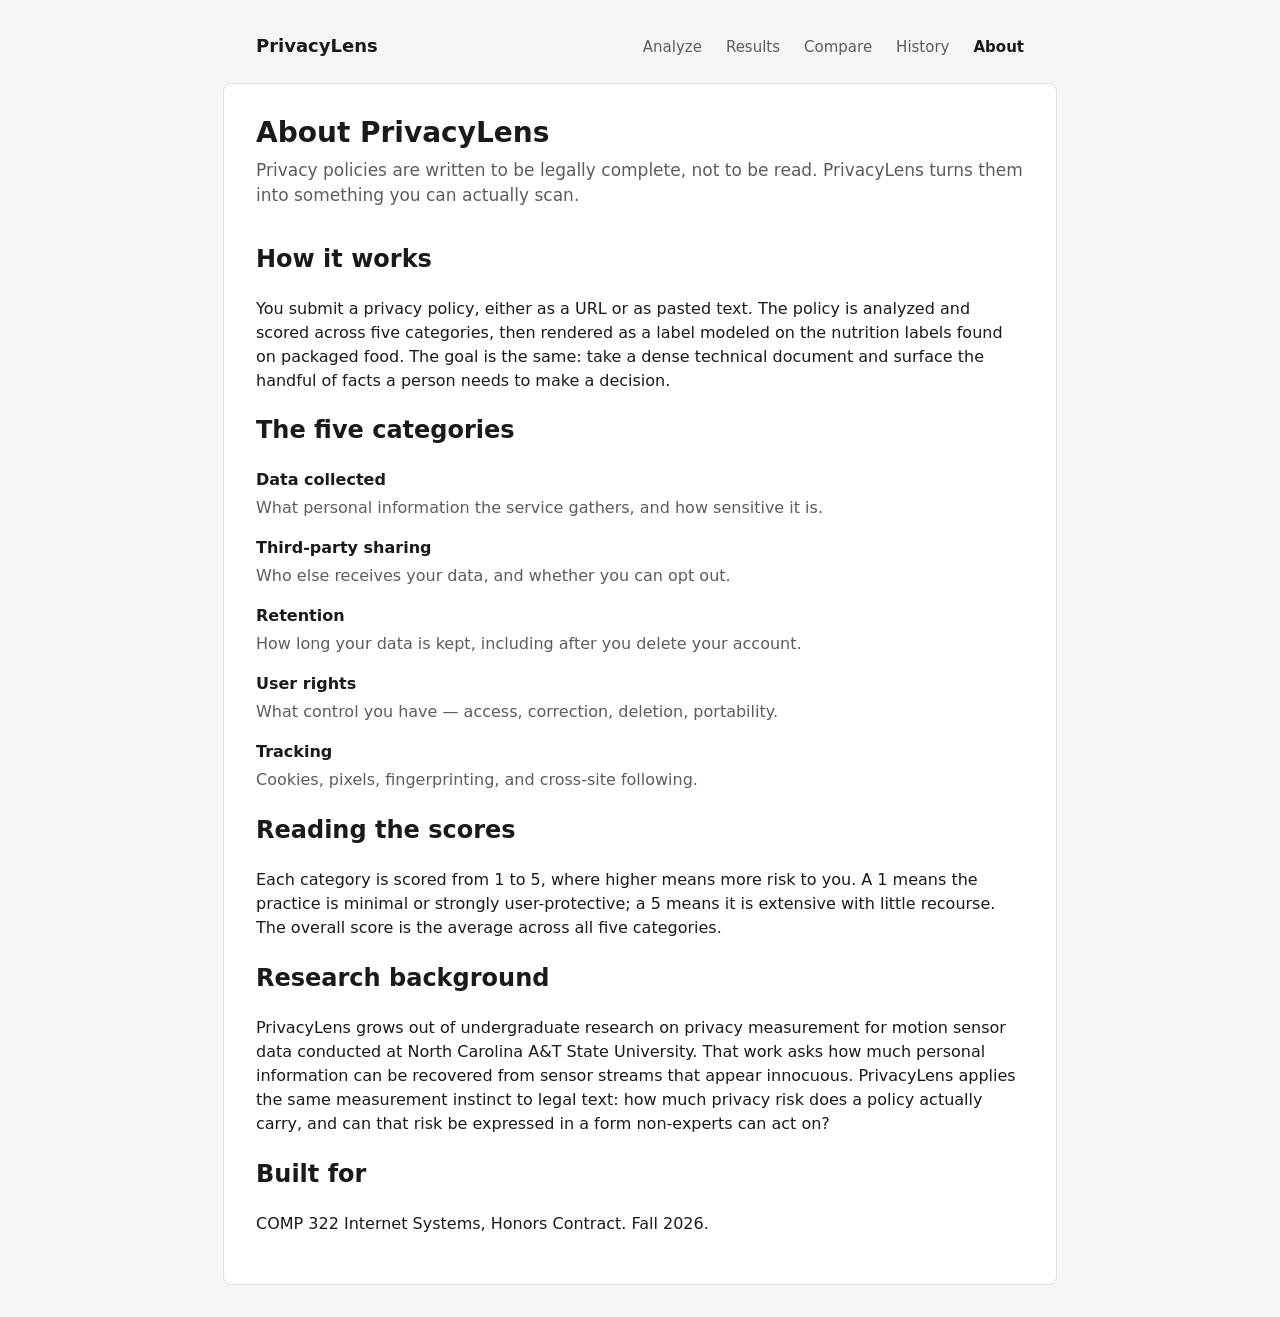
==== about.html @ 97c9a38e "feat: add empty state for history and responsive breakpoints" ====
<!DOCTYPE html>
<html lang="en">
<head>
  <meta charset="UTF-8">
  <meta name="viewport" content="width=device-width, initial-scale=1">
  <title>PrivacyLens — About</title>
  <link rel="stylesheet" href="css/styles.css">
</head>
<body>

  <nav class="site-nav">
    <a href="index.html" class="brand">PrivacyLens</a>
    <a href="index.html">Analyze</a>
    <a href="results.html">Results</a>
    <a href="compare.html">Compare</a>
    <a href="history.html">History</a>
    <a href="about.html" aria-current="page">About</a>
  </nav>

  <div class="card">

    <h1>About PrivacyLens</h1>
    <p class="lede">
      Privacy policies are written to be legally complete, not to be read.
      PrivacyLens turns them into something you can actually scan.
    </p>

    <h2>How it works</h2>
    <p>
      You submit a privacy policy, either as a URL or as pasted text. The
      policy is analyzed and scored across five categories, then rendered
      as a label modeled on the nutrition labels found on packaged food.
      The goal is the same: take a dense technical document and surface the
      handful of facts a person needs to make a decision.
    </p>

    <h2>The five categories</h2>
    <dl class="category-defs">
      <dt>Data collected</dt>
      <dd>What personal information the service gathers, and how sensitive it is.</dd>

      <dt>Third-party sharing</dt>
      <dd>Who else receives your data, and whether you can opt out.</dd>

      <dt>Retention</dt>
      <dd>How long your data is kept, including after you delete your account.</dd>

      <dt>User rights</dt>
      <dd>What control you have — access, correction, deletion, portability.</dd>

      <dt>Tracking</dt>
      <dd>Cookies, pixels, fingerprinting, and cross-site following.</dd>
    </dl>

    <h2>Reading the scores</h2>
    <p>
      Each category is scored from 1 to 5, where higher means more risk to
      you. A 1 means the practice is minimal or strongly user-protective; a
      5 means it is extensive with little recourse. The overall score is the
      average across all five categories.
    </p>

    <h2>Research background</h2>
    <p>
      PrivacyLens grows out of undergraduate research on privacy measurement
      for motion sensor data conducted at North Carolina A&amp;T State
      University. That work asks how much personal information can be
      recovered from sensor streams that appear innocuous. PrivacyLens applies
      the same measurement instinct to legal text: how much privacy risk does
      a policy actually carry, and can that risk be expressed in a form
      non-experts can act on?
    </p>

    <h2>Built for</h2>
    <p>
      COMP 322 Internet Systems, Honors Contract. Fall 2026.
    </p>

  </div>

</body>
</html>
---- css/styles.css ----
:root {
  /* Risk scale — backgrounds and matching text colors */
  --risk-1-bg: #e7f4ea;
  --risk-1-fg: #1a5c2e;
  --risk-2-bg: #eaf2e3;
  --risk-2-fg: #3d5c1a;
  --risk-3-bg: #fdf3dc;
  --risk-3-fg: #6b4a07;
  --risk-4-bg: #fde9db;
  --risk-4-fg: #7a3a0d;
  --risk-5-bg: #fbe2e2;
  --risk-5-fg: #7d1d1d;

  /* Neutrals */
  --text: #1a1a1a;
  --text-muted: #5c5c5c;
  --surface: #ffffff;
  --border: #e0e0e0;
}

.badge {
  display: inline-block;
  padding: 0.25rem 0.6rem;
  border-radius: 999px;
  font-size: 0.875rem;
  font-weight: 600;
  white-space: nowrap;
}

tr[data-score="1"] .badge { background: var(--risk-1-bg); color: var(--risk-1-fg); }
tr[data-score="2"] .badge { background: var(--risk-2-bg); color: var(--risk-2-fg); }
tr[data-score="3"] .badge { background: var(--risk-3-bg); color: var(--risk-3-fg); }
tr[data-score="4"] .badge { background: var(--risk-4-bg); color: var(--risk-4-fg); }
tr[data-score="5"] .badge { background: var(--risk-5-bg); color: var(--risk-5-fg); }

/* ---- Page and card ---- */

body {
  margin: 0;
  padding: 2rem 1rem;
  background: #f5f5f4;
  color: var(--text);
  font-family: system-ui, -apple-system, "Segoe UI", sans-serif;
  line-height: 1.5;
}

.card {
  max-width: 48rem;
  margin: 0 auto;
  background: var(--surface);
  border: 1px solid var(--border);
  border-radius: 8px;
  padding: 2rem;
}

/* ---- Table ---- */

table {
  width: 100%;
  border-collapse: collapse;
  margin: 1.5rem 0;
}

caption {
  text-align: left;
  font-weight: 600;
  padding-bottom: 0.75rem;
}

th, td {
  text-align: left;
  padding: 0.75rem 0.5rem;
  border-bottom: 1px solid var(--border);
  vertical-align: top;
}

thead th {
  font-size: 0.75rem;
  text-transform: uppercase;
  letter-spacing: 0.05em;
  color: var(--text-muted);
  border-bottom-width: 2px;
}

/* ---- Card header ---- */

.card-header {
  display: flex;
  justify-content: space-between;
  align-items: flex-start;
  gap: 1.5rem;
  padding-bottom: 1.5rem;
  border-bottom: 2px solid var(--text);
}

h1 {
  margin: 0;
  font-size: 1.75rem;
  line-height: 1.2;
}

.meta {
  margin: 0.25rem 0 0;
  font-size: 0.875rem;
  color: var(--text-muted);
}

.score {
  display: flex;
  flex-direction: column;
  align-items: flex-end;
  flex-shrink: 0;
}

.score-value {
  font-size: 2.5rem;
  font-weight: 700;
  line-height: 1;
}

.score-label {
  font-size: 0.75rem;
  text-transform: uppercase;
  letter-spacing: 0.05em;
  color: var(--text-muted);
}

/* ---- Site nav ---- */

.site-nav {
  max-width: 48rem;
  margin: 0 auto 1.5rem;
  display: flex;
  gap: 1.5rem;
  align-items: baseline;
}

.site-nav .brand {
  font-weight: 700;
  font-size: 1.125rem;
  text-decoration: none;
  color: var(--text);
  margin-right: auto;
}

.site-nav a {
  color: var(--text-muted);
  text-decoration: none;
  font-size: 0.9375rem;
}

.site-nav a:hover {
  color: var(--text);
  text-decoration: underline;
}

.site-nav a[aria-current="page"] {
  color: var(--text);
  font-weight: 600;
}

/* ---- Forms ---- */

.lede {
  font-size: 1.0625rem;
  color: var(--text-muted);
  margin: 0.5rem 0 2rem;
}

.field {
  margin-bottom: 1.25rem;
}

.field label {
  display: block;
  font-weight: 600;
  font-size: 0.9375rem;
  margin-bottom: 0.375rem;
}

input[type="url"],
textarea {
  width: 100%;
  padding: 0.625rem 0.75rem;
  border: 1px solid var(--border);
  border-radius: 6px;
  font-family: inherit;
  font-size: 1rem;
  box-sizing: border-box;
}

input[type="url"]:focus,
textarea:focus {
  outline: 2px solid var(--text);
  outline-offset: 1px;
  border-color: var(--text);
}

textarea {
  resize: vertical;
}

.hint {
  font-size: 0.8125rem;
  color: var(--text-muted);
  margin: 0.375rem 0 0;
}

.divider {
  text-align: center;
  color: var(--text-muted);
  font-size: 0.875rem;
  margin: 1.5rem 0;
}

.btn {
  background: var(--text);
  color: #fff;
  border: none;
  border-radius: 6px;
  padding: 0.75rem 1.5rem;
  font-size: 1rem;
  font-weight: 600;
  font-family: inherit;
  cursor: pointer;
}

.btn:hover {
  background: #000;
}

/* ---- Definition list (About) ---- */

.category-defs dt {
  font-weight: 600;
  margin-top: 1rem;
}

.category-defs dd {
  margin: 0.25rem 0 0;
  color: var(--text-muted);
}

/* ---- History list ---- */

.history-list {
  list-style: none;
  padding: 0;
  margin: 1.5rem 0 0;
}

.history-item {
  display: flex;
  justify-content: space-between;
  align-items: center;
  gap: 1rem;
  padding: 1rem 0;
  border-bottom: 1px solid var(--border);
}

.history-main {
  display: flex;
  flex-direction: column;
}

.history-site {
  font-weight: 600;
  color: var(--text);
  text-decoration: none;
}

.history-site:hover {
  text-decoration: underline;
}

.history-date {
  font-size: 0.8125rem;
  color: var(--text-muted);
}

/* Widen badge rules to cover any element carrying data-score */
[data-score="1"] .badge { background: var(--risk-1-bg); color: var(--risk-1-fg); }
[data-score="2"] .badge { background: var(--risk-2-bg); color: var(--risk-2-fg); }
[data-score="3"] .badge { background: var(--risk-3-bg); color: var(--risk-3-fg); }
[data-score="4"] .badge { background: var(--risk-4-bg); color: var(--risk-4-fg); }
[data-score="5"] .badge { background: var(--risk-5-bg); color: var(--risk-5-fg); }

/* ---- Compare ---- */

.card-wide {
  max-width: 56rem;
}

.compare-table th[scope="col"] {
  font-size: 0.8125rem;
}

.compare-table td {
  text-align: center;
}

.compare-total th,
.compare-total td {
  border-top: 2px solid var(--text);
  border-bottom: none;
  padding-top: 1rem;
  font-weight: 700;
}

/* ---- Empty states ---- */

.empty-state {
  text-align: center;
  padding: 3rem 1rem;
}

.empty-title {
  font-weight: 600;
  font-size: 1.125rem;
  margin: 0 0 0.5rem;
}

.empty-body {
  color: var(--text-muted);
  margin: 0 auto 1.5rem;
  max-width: 24rem;
}

.empty-state .btn {
  display: inline-block;
  text-decoration: none;
}

/* ---- Responsive ---- */

@media (max-width: 40rem) {

  body {
    padding: 1rem 0.75rem;
  }

  .card {
    padding: 1.25rem;
  }

  .site-nav {
    flex-wrap: wrap;
    gap: 0.75rem 1rem;
  }

  .site-nav .brand {
    flex-basis: 100%;
    margin-right: 0;
    margin-bottom: 0.25rem;
  }

  .card-header {
    flex-direction: column;
    gap: 0.75rem;
  }

  .score {
    align-items: flex-start;
  }

  th, td {
    padding: 0.625rem 0.375rem;
  }

  table {
    font-size: 0.9375rem;
  }

  .compare-table {
    font-size: 0.875rem;
  }

  h1 {
    font-size: 1.375rem;
  }

}
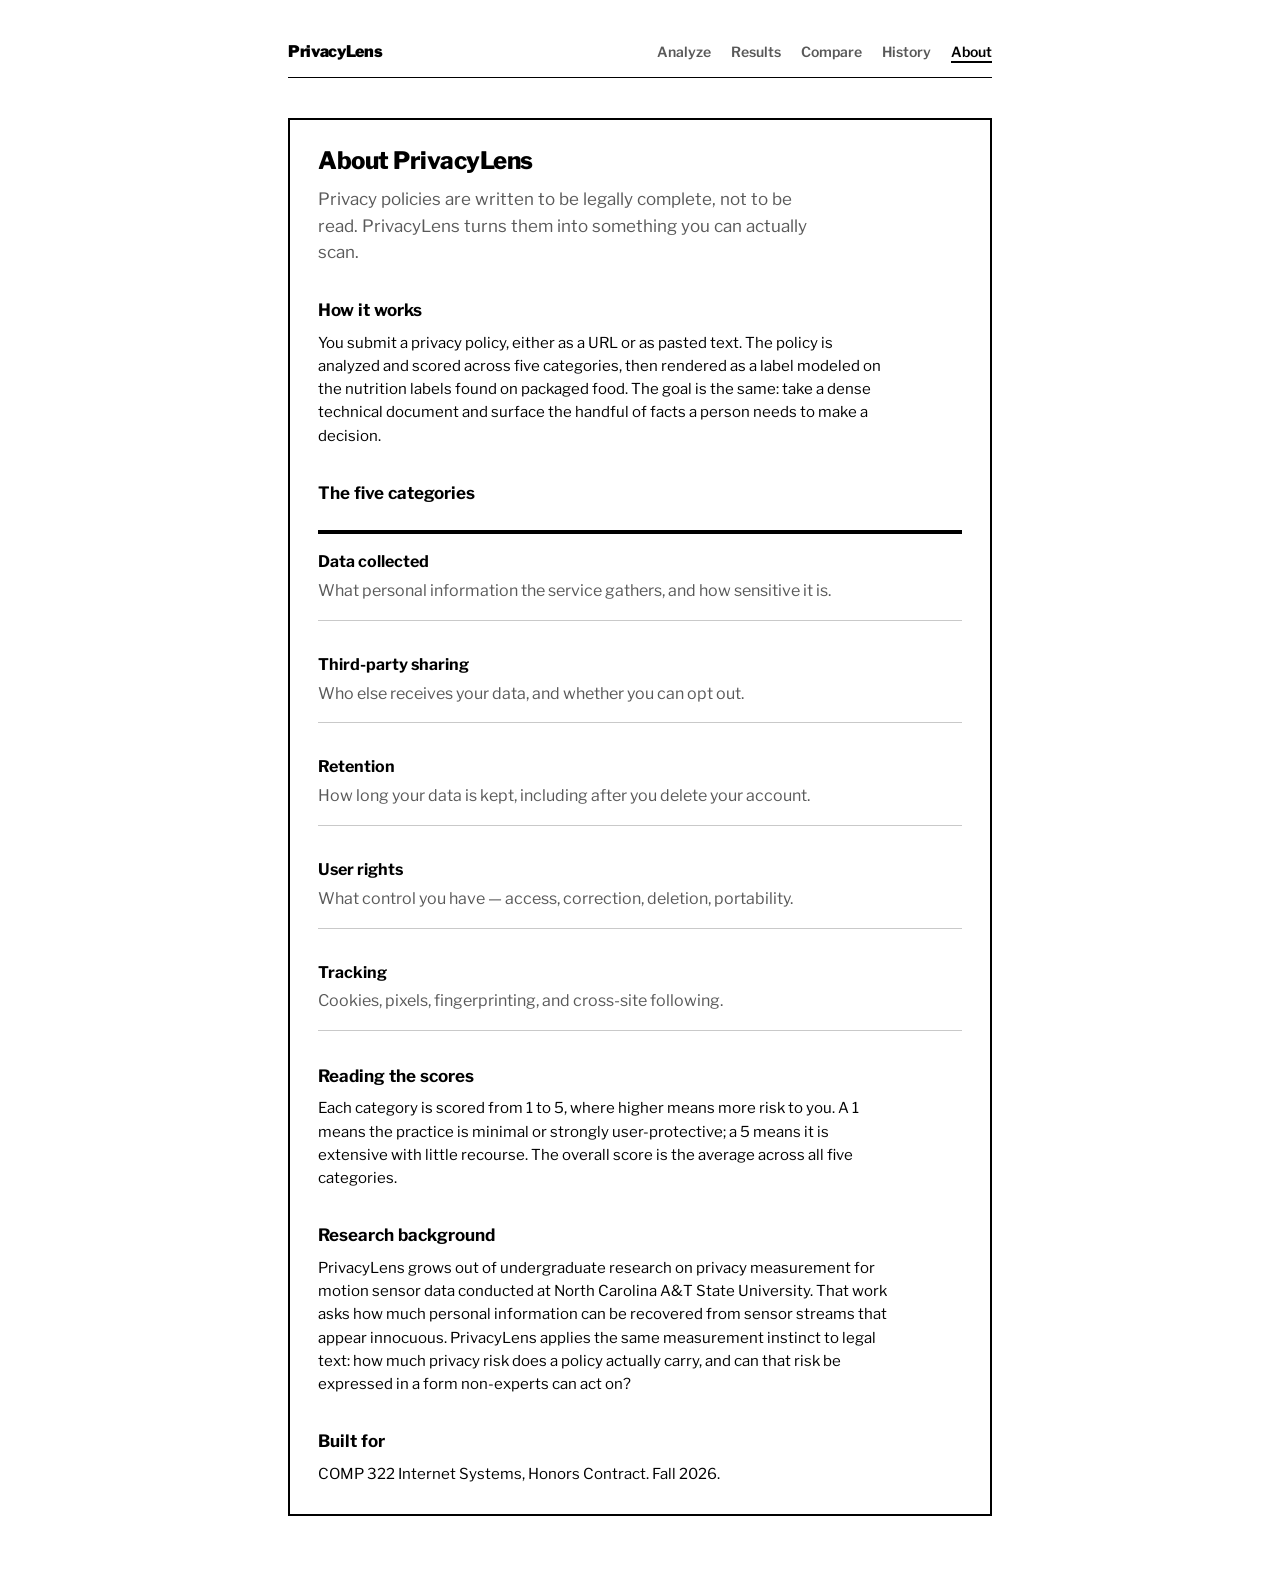
==== commit 95c3a0b6: "style: rebuild visual identity around nutrition label language" ====
--- a/about.html
+++ b/about.html
@@ -25,7 +25,7 @@
       PrivacyLens turns them into something you can actually scan.
     </p>
 
-    <h2>How it works</h2>
+    <h2 class="plain">How it works</h2>
     <p>
       You submit a privacy policy, either as a URL or as pasted text. The
       policy is analyzed and scored across five categories, then rendered
@@ -34,7 +34,7 @@
       handful of facts a person needs to make a decision.
     </p>
 
-    <h2>The five categories</h2>
+    <h2 class="plain">The five categories</h2>
     <dl class="category-defs">
       <dt>Data collected</dt>
       <dd>What personal information the service gathers, and how sensitive it is.</dd>
@@ -52,7 +52,7 @@
       <dd>Cookies, pixels, fingerprinting, and cross-site following.</dd>
     </dl>
 
-    <h2>Reading the scores</h2>
+    <h2 class="plain">Reading the scores</h2>
     <p>
       Each category is scored from 1 to 5, where higher means more risk to
       you. A 1 means the practice is minimal or strongly user-protective; a
@@ -60,7 +60,7 @@
       average across all five categories.
     </p>
 
-    <h2>Research background</h2>
+    <h2 class="plain">Research background</h2>
     <p>
       PrivacyLens grows out of undergraduate research on privacy measurement
       for motion sensor data conducted at North Carolina A&amp;T State
@@ -71,7 +71,7 @@
       non-experts can act on?
     </p>
 
-    <h2>Built for</h2>
+    <h2 class="plain">Built for</h2>
     <p>
       COMP 322 Internet Systems, Honors Contract. Fall 2026.
     </p>
--- a/css/styles.css
+++ b/css/styles.css
@@ -1,261 +1,314 @@
+@import url('https://fonts.googleapis.com/css2?family=Libre+Franklin:wght@400;600;700;900&display=swap');
+
+/* ============================================================
+   PrivacyLens
+   Visual language borrowed from the FDA nutrition label:
+   rule weight carries hierarchy, type is one family at four
+   weights, and color appears only where risk is reported.
+   ============================================================ */
+
 :root {
-  /* Risk scale — backgrounds and matching text colors */
-  --risk-1-bg: #e7f4ea;
-  --risk-1-fg: #1a5c2e;
-  --risk-2-bg: #eaf2e3;
-  --risk-2-fg: #3d5c1a;
-  --risk-3-bg: #fdf3dc;
-  --risk-3-fg: #6b4a07;
-  --risk-4-bg: #fde9db;
-  --risk-4-fg: #7a3a0d;
-  --risk-5-bg: #fbe2e2;
-  --risk-5-fg: #7d1d1d;
-
-  /* Neutrals */
-  --text: #1a1a1a;
-  --text-muted: #5c5c5c;
-  --surface: #ffffff;
-  --border: #e0e0e0;
-}
-
-.badge {
-  display: inline-block;
-  padding: 0.25rem 0.6rem;
-  border-radius: 999px;
+  --ink: #000000;
+  --paper: #ffffff;
+  --rule: #c9c9c9;
+  --quiet: #595959;
+
+  --risk-1: #1b5e20;
+  --risk-2: #4a6f17;
+  --risk-3: #8a6400;
+  --risk-4: #a33f05;
+  --risk-5: #7d1416;
+
+  --rule-hair: 1px;
+  --rule-mid: 4px;
+  --rule-heavy: 8px;
+}
+
+* { box-sizing: border-box; }
+
+body {
+  margin: 0;
+  padding: 2.5rem 1.25rem 4rem;
+  background: var(--paper);
+  color: var(--ink);
+  font-family: "Libre Franklin", "Helvetica Neue", Arial, sans-serif;
+  font-size: 1rem;
+  line-height: 1.55;
+  -webkit-font-smoothing: antialiased;
+}
+
+/* ---- Navigation ---- */
+
+.site-nav {
+  max-width: 44rem;
+  margin: 0 auto 2.5rem;
+  display: flex;
+  align-items: baseline;
+  gap: 1.25rem;
+  padding-bottom: 0.75rem;
+  border-bottom: var(--rule-hair) solid var(--ink);
+}
+
+.site-nav .brand {
+  font-weight: 900;
+  font-size: 1rem;
+  letter-spacing: -0.02em;
+  margin-right: auto;
+  color: var(--ink);
+  text-decoration: none;
+}
+
+.site-nav a {
   font-size: 0.875rem;
   font-weight: 600;
-  white-space: nowrap;
-}
-
-tr[data-score="1"] .badge { background: var(--risk-1-bg); color: var(--risk-1-fg); }
-tr[data-score="2"] .badge { background: var(--risk-2-bg); color: var(--risk-2-fg); }
-tr[data-score="3"] .badge { background: var(--risk-3-bg); color: var(--risk-3-fg); }
-tr[data-score="4"] .badge { background: var(--risk-4-bg); color: var(--risk-4-fg); }
-tr[data-score="5"] .badge { background: var(--risk-5-bg); color: var(--risk-5-fg); }
-
-/* ---- Page and card ---- */
-
-body {
+  color: var(--quiet);
+  text-decoration: none;
+}
+
+.site-nav a:hover { color: var(--ink); }
+
+.site-nav a[aria-current="page"] {
+  color: var(--ink);
+  box-shadow: inset 0 -2px 0 var(--ink);
+}
+
+/* ---- The label ---- */
+
+.card {
+  max-width: 44rem;
+  margin: 0 auto;
+  background: var(--paper);
+  border: 2px solid var(--ink);
+  padding: 1.75rem;
+}
+
+.card-wide { max-width: 52rem; }
+
+/* ---- Label header ---- */
+
+.card-header {
+  display: flex;
+  justify-content: space-between;
+  align-items: flex-end;
+  gap: 2rem;
+  padding-bottom: 1rem;
+  border-bottom: var(--rule-heavy) solid var(--ink);
+}
+
+h1 {
   margin: 0;
-  padding: 2rem 1rem;
-  background: #f5f5f4;
-  color: var(--text);
-  font-family: system-ui, -apple-system, "Segoe UI", sans-serif;
-  line-height: 1.5;
-}
-
-.card {
-  max-width: 48rem;
-  margin: 0 auto;
-  background: var(--surface);
-  border: 1px solid var(--border);
-  border-radius: 8px;
-  padding: 2rem;
-}
-
-/* ---- Table ---- */
+  font-size: 1.5rem;
+  font-weight: 800;
+  letter-spacing: -0.02em;
+  line-height: 1.1;
+}
+
+.meta {
+  margin: 0.375rem 0 0;
+  font-size: 0.8125rem;
+  color: var(--quiet);
+}
+
+.score {
+  display: flex;
+  flex-direction: column;
+  align-items: flex-end;
+  flex-shrink: 0;
+}
+
+.score-value {
+  font-size: 4.25rem;
+  font-weight: 900;
+  line-height: 0.82;
+  letter-spacing: -0.045em;
+}
+
+.score-label {
+  font-size: 0.75rem;
+  font-weight: 600;
+  color: var(--quiet);
+  margin-top: 0.375rem;
+}
+
+/* ---- Category table ---- */
 
 table {
   width: 100%;
   border-collapse: collapse;
-  margin: 1.5rem 0;
+  margin: 0;
 }
 
 caption {
   text-align: left;
+  font-size: 0.8125rem;
   font-weight: 600;
-  padding-bottom: 0.75rem;
-}
-
-th, td {
-  text-align: left;
-  padding: 0.75rem 0.5rem;
-  border-bottom: 1px solid var(--border);
-  vertical-align: top;
+  color: var(--quiet);
+  padding: 0.875rem 0;
 }
 
 thead th {
   font-size: 0.75rem;
-  text-transform: uppercase;
-  letter-spacing: 0.05em;
-  color: var(--text-muted);
-  border-bottom-width: 2px;
-}
-
-/* ---- Card header ---- */
-
-.card-header {
-  display: flex;
-  justify-content: space-between;
-  align-items: flex-start;
-  gap: 1.5rem;
-  padding-bottom: 1.5rem;
-  border-bottom: 2px solid var(--text);
-}
-
-h1 {
-  margin: 0;
-  font-size: 1.75rem;
-  line-height: 1.2;
-}
-
-.meta {
-  margin: 0.25rem 0 0;
-  font-size: 0.875rem;
-  color: var(--text-muted);
-}
-
-.score {
-  display: flex;
-  flex-direction: column;
-  align-items: flex-end;
-  flex-shrink: 0;
-}
-
-.score-value {
-  font-size: 2.5rem;
-  font-weight: 700;
-  line-height: 1;
-}
-
-.score-label {
-  font-size: 0.75rem;
-  text-transform: uppercase;
-  letter-spacing: 0.05em;
-  color: var(--text-muted);
-}
-
-/* ---- Site nav ---- */
-
-.site-nav {
-  max-width: 48rem;
-  margin: 0 auto 1.5rem;
-  display: flex;
-  gap: 1.5rem;
-  align-items: baseline;
-}
-
-.site-nav .brand {
-  font-weight: 700;
-  font-size: 1.125rem;
-  text-decoration: none;
-  color: var(--text);
-  margin-right: auto;
-}
-
-.site-nav a {
-  color: var(--text-muted);
-  text-decoration: none;
+  font-weight: 600;
+  color: var(--quiet);
+  text-align: left;
+  padding: 0 0 0.5rem;
+  border-bottom: var(--rule-mid) solid var(--ink);
+}
+
+tbody th,
+tbody td {
+  text-align: left;
+  padding: 0.875rem 0.75rem 0.875rem 0;
+  border-bottom: var(--rule-hair) solid var(--rule);
+  vertical-align: top;
+}
+
+tbody th {
+  font-weight: 700;
+  width: 11rem;
+  padding-right: 1rem;
+}
+
+tbody td:last-child {
+  color: var(--quiet);
   font-size: 0.9375rem;
-}
-
-.site-nav a:hover {
-  color: var(--text);
-  text-decoration: underline;
-}
-
-.site-nav a[aria-current="page"] {
-  color: var(--text);
-  font-weight: 600;
-}
-
-/* ---- Forms ---- */
+  padding-right: 0;
+}
+
+/* ---- Risk marks ---- */
+
+.badge {
+  display: inline-block;
+  padding: 0.1875rem 0.5rem;
+  font-size: 0.8125rem;
+  font-weight: 700;
+  color: var(--paper);
+  background: var(--ink);
+  white-space: nowrap;
+}
+
+[data-score="1"] .badge { background: var(--risk-1); }
+[data-score="2"] .badge { background: var(--risk-2); }
+[data-score="3"] .badge { background: var(--risk-3); }
+[data-score="4"] .badge { background: var(--risk-4); }
+[data-score="5"] .badge { background: var(--risk-5); }
+
+/* ---- Summary ---- */
+
+h2 {
+  margin: 1.75rem 0 0;
+  padding-top: 1rem;
+  border-top: var(--rule-mid) solid var(--ink);
+  font-size: 0.9375rem;
+  font-weight: 700;
+}
+
+h2 + p {
+  margin: 0.5rem 0 0;
+  font-size: 0.9375rem;
+  max-width: 36rem;
+}
+
+/* ---- Analyze form ---- */
 
 .lede {
+  margin: 0.75rem 0 2rem;
   font-size: 1.0625rem;
-  color: var(--text-muted);
-  margin: 0.5rem 0 2rem;
-}
-
-.field {
-  margin-bottom: 1.25rem;
-}
+  color: var(--quiet);
+  max-width: 32rem;
+}
+
+.field { margin-bottom: 1.5rem; }
 
 .field label {
   display: block;
-  font-weight: 600;
-  font-size: 0.9375rem;
-  margin-bottom: 0.375rem;
+  font-size: 0.875rem;
+  font-weight: 700;
+  margin-bottom: 0.5rem;
 }
 
 input[type="url"],
-textarea {
+textarea,
+select {
   width: 100%;
-  padding: 0.625rem 0.75rem;
-  border: 1px solid var(--border);
-  border-radius: 6px;
+  padding: 0.6875rem 0.75rem;
+  border: var(--rule-hair) solid var(--ink);
+  border-radius: 0;
+  background: var(--paper);
+  color: var(--ink);
   font-family: inherit;
   font-size: 1rem;
-  box-sizing: border-box;
-}
+}
+
+textarea { resize: vertical; }
 
 input[type="url"]:focus,
-textarea:focus {
-  outline: 2px solid var(--text);
-  outline-offset: 1px;
-  border-color: var(--text);
-}
-
-textarea {
-  resize: vertical;
+textarea:focus,
+select:focus,
+a:focus-visible,
+button:focus-visible {
+  outline: 3px solid var(--ink);
+  outline-offset: 2px;
 }
 
 .hint {
-  font-size: 0.8125rem;
-  color: var(--text-muted);
-  margin: 0.375rem 0 0;
-}
+  margin: 0.4375rem 0 0;
+  font-size: 0.8125rem;
+  color: var(--quiet);
+}
+
+.field-error {
+  margin: 0.4375rem 0 0;
+  padding-left: 0.625rem;
+  border-left: 3px solid var(--risk-5);
+  font-size: 0.8125rem;
+  font-weight: 600;
+  color: var(--risk-5);
+}
+
+[aria-invalid="true"] { border-color: var(--risk-5); }
 
 .divider {
-  text-align: center;
-  color: var(--text-muted);
-  font-size: 0.875rem;
-  margin: 1.5rem 0;
+  margin: 1.75rem 0;
+  font-size: 0.8125rem;
+  color: var(--quiet);
 }
 
 .btn {
-  background: var(--text);
-  color: #fff;
-  border: none;
-  border-radius: 6px;
+  display: inline-block;
   padding: 0.75rem 1.5rem;
-  font-size: 1rem;
-  font-weight: 600;
+  border: 2px solid var(--ink);
+  border-radius: 0;
+  background: var(--ink);
+  color: var(--paper);
   font-family: inherit;
+  font-size: 0.9375rem;
+  font-weight: 700;
+  text-decoration: none;
   cursor: pointer;
 }
 
 .btn:hover {
-  background: #000;
-}
-
-/* ---- Definition list (About) ---- */
-
-.category-defs dt {
-  font-weight: 600;
-  margin-top: 1rem;
-}
-
-.category-defs dd {
-  margin: 0.25rem 0 0;
-  color: var(--text-muted);
-}
-
-/* ---- History list ---- */
+  background: var(--paper);
+  color: var(--ink);
+}
+
+/* ---- History ---- */
 
 .history-list {
   list-style: none;
+  margin: 1.5rem 0 0;
   padding: 0;
-  margin: 1.5rem 0 0;
+  border-top: var(--rule-mid) solid var(--ink);
 }
 
 .history-item {
   display: flex;
   justify-content: space-between;
-  align-items: center;
+  align-items: baseline;
   gap: 1rem;
   padding: 1rem 0;
-  border-bottom: 1px solid var(--border);
+  border-bottom: var(--rule-hair) solid var(--rule);
 }
 
 .history-main {
@@ -264,84 +317,91 @@
 }
 
 .history-site {
-  font-weight: 600;
-  color: var(--text);
+  font-weight: 700;
+  color: var(--ink);
   text-decoration: none;
 }
 
-.history-site:hover {
-  text-decoration: underline;
-}
+.history-site:hover { box-shadow: inset 0 -2px 0 var(--ink); }
 
 .history-date {
   font-size: 0.8125rem;
-  color: var(--text-muted);
-}
-
-/* Widen badge rules to cover any element carrying data-score */
-[data-score="1"] .badge { background: var(--risk-1-bg); color: var(--risk-1-fg); }
-[data-score="2"] .badge { background: var(--risk-2-bg); color: var(--risk-2-fg); }
-[data-score="3"] .badge { background: var(--risk-3-bg); color: var(--risk-3-fg); }
-[data-score="4"] .badge { background: var(--risk-4-bg); color: var(--risk-4-fg); }
-[data-score="5"] .badge { background: var(--risk-5-bg); color: var(--risk-5-fg); }
+  color: var(--quiet);
+}
 
 /* ---- Compare ---- */
 
-.card-wide {
-  max-width: 56rem;
-}
-
-.compare-table th[scope="col"] {
-  font-size: 0.8125rem;
+.compare-controls {
+  display: flex;
+  gap: 1.25rem;
+  margin-bottom: 2rem;
+}
+
+.compare-controls .field {
+  flex: 1;
+  margin-bottom: 0;
 }
 
 .compare-table td {
   text-align: center;
-}
+  padding-right: 0;
+}
+
+.compare-table thead th + th { text-align: center; }
 
 .compare-total th,
 .compare-total td {
-  border-top: 2px solid var(--text);
+  border-top: var(--rule-mid) solid var(--ink);
   border-bottom: none;
   padding-top: 1rem;
-  font-weight: 700;
+  font-weight: 900;
+}
+
+/* ---- Definition list ---- */
+
+.category-defs {
+  margin: 1.5rem 0 0;
+  border-top: var(--rule-mid) solid var(--ink);
+}
+
+.category-defs dt {
+  font-weight: 700;
+  padding-top: 1rem;
+}
+
+.category-defs dd {
+  margin: 0.25rem 0 1rem;
+  padding-bottom: 1rem;
+  color: var(--quiet);
+  border-bottom: var(--rule-hair) solid var(--rule);
 }
 
 /* ---- Empty states ---- */
 
 .empty-state {
-  text-align: center;
-  padding: 3rem 1rem;
+  padding: 3rem 0;
+  border-top: var(--rule-mid) solid var(--ink);
 }
 
 .empty-title {
-  font-weight: 600;
+  margin: 1.5rem 0 0.5rem;
   font-size: 1.125rem;
-  margin: 0 0 0.5rem;
+  font-weight: 700;
 }
 
 .empty-body {
-  color: var(--text-muted);
-  margin: 0 auto 1.5rem;
-  max-width: 24rem;
-}
-
-.empty-state .btn {
-  display: inline-block;
-  text-decoration: none;
-}
-
-/* ---- Responsive ---- */
+  margin: 0 0 1.5rem;
+  max-width: 28rem;
+  color: var(--quiet);
+}
+
+/* ---- Narrow screens ---- */
 
 @media (max-width: 40rem) {
 
-  body {
-    padding: 1rem 0.75rem;
-  }
-
-  .card {
-    padding: 1.25rem;
-  }
+  body { padding: 1.5rem 0.875rem 3rem; }
+
+  .card { padding: 1.125rem; }
 
   .site-nav {
     flex-wrap: wrap;
@@ -351,32 +411,54 @@
   .site-nav .brand {
     flex-basis: 100%;
     margin-right: 0;
-    margin-bottom: 0.25rem;
   }
 
   .card-header {
     flex-direction: column;
-    gap: 0.75rem;
+    align-items: flex-start;
+    gap: 1rem;
   }
 
-  .score {
-    align-items: flex-start;
+  .score { align-items: flex-start; }
+
+  .score-value { font-size: 3.25rem; }
+
+  tbody th {
+    width: auto;
+    padding-right: 0.75rem;
   }
 
-  th, td {
-    padding: 0.625rem 0.375rem;
-  }
-
-  table {
-    font-size: 0.9375rem;
-  }
-
-  .compare-table {
-    font-size: 0.875rem;
-  }
-
-  h1 {
-    font-size: 1.375rem;
-  }
-
-}
+  .compare-controls { flex-direction: column; gap: 1rem; }
+
+}
+
+@media (prefers-reduced-motion: reduce) {
+  * { animation: none !important; transition: none !important; }
+}
+
+h2.plain {
+  margin: 2rem 0 0.5rem;
+  padding-top: 0;
+  border-top: none;
+  font-size: 1.0625rem;
+}
+
+/* Row rhythm fixes */
+
+tbody th {
+  width: 13rem;
+  hyphens: none;
+}
+
+tbody td:nth-child(2) {
+  width: 8.5rem;
+}
+
+.badge {
+  display: block;
+  text-align: center;
+}
+
+.compare-table .badge {
+  display: inline-block;
+}
